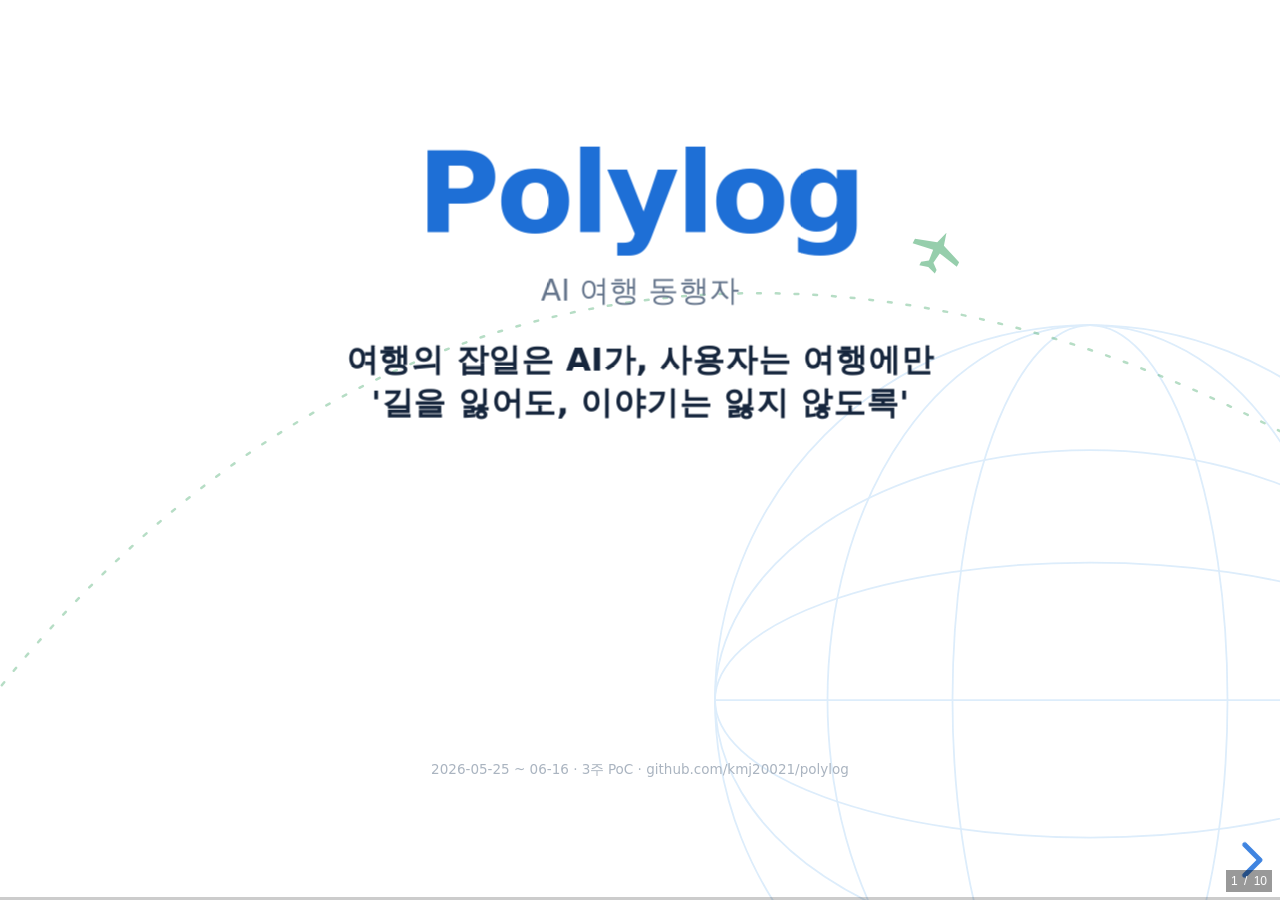
==== docs/presentation/v2/index.html @ 550bd414 "메인 날짜" ====
<!doctype html>
<html lang="ko">
<head>
  <meta charset="utf-8">
  <meta name="viewport" content="width=device-width, initial-scale=1.0">
  <title>Polylog — AI 여행 동행자 · 발표 (v2)</title>
  <!-- v1 자산 재사용 (중복 복사 없이 상대경로 참조) -->
  <link rel="stylesheet" href="../v1/vendor/dist/reset.css">
  <link rel="stylesheet" href="../v1/vendor/dist/reveal.css">
  <link rel="stylesheet" href="../v1/vendor/dist/theme/white.css">
  <link rel="stylesheet" href="../v1/css/custom.css">
  <style>
    /* ── v2 추가 스타일 (v1 테마 위에 최소 확장) ── */

    /* 공통 표 — 패널 안에서 조밀하게 */
    .reveal .panel table { width: 100%; border-collapse: collapse; font-size: 0.5em; margin-top: 0.3em; }
    .reveal .panel th, .reveal .panel td { border: 1px solid var(--line); padding: 5px 9px; text-align: left; vertical-align: middle; }
    .reveal .panel th { background: #eef6fd; color: var(--sky-d); font-weight: 800; }
    .reveal .panel td.c, .reveal .panel th.c { text-align: center; white-space: nowrap; }
    .reveal .panel tr.hi td { background: #eaf6ef; font-weight: 700; }
    .reveal .panel del { color: #aab4c0; }
    .reveal .panel .ok { color: var(--forest-d); font-weight: 800; }
    .reveal .panel .arrow { color: var(--sky-d); font-weight: 800; }

    /* WBS 구조 트리 */
    .wtree { background:#f6f9fc; border:1px solid var(--line); border-radius:14px;
      padding:18px 24px; font-family: "Pretendard","Noto Sans KR",monospace; font-size:0.62em; line-height:1.6; white-space:pre; color:var(--ink); }
    .wtree b { color: var(--sky-d); }

    /* 통계 칩 */
    .stats { display:grid; grid-template-columns: repeat(3,1fr); gap:12px; margin-top:14px; }
    .stat { background:#fff; border:1px solid var(--line); border-top:4px solid var(--forest); border-radius:12px; padding:12px 16px; text-align:center; }
    .stat .v { font-size:1.5em; font-weight:900; color:var(--sky-d); line-height:1.1; }
    .stat .l { font-size:0.55em; color:var(--sub); margin-top:0.25em; }

    /* 크리티컬 패스 체인 */
    .cpath { display:flex; flex-wrap:wrap; align-items:center; gap:8px; margin-top:0.4em; font-size:0.62em; }
    .cpath .n { background:#eef6fd; border:1px solid var(--sky); border-radius:10px; padding:7px 12px; font-weight:700; }
    .cpath .a { color:var(--sky-d); font-weight:900; }

    /* 확대 가능 표시 + 오버레이 (핵심 슬라이드 확대 구현) */
    .zoomable { cursor: zoom-in; position: relative; }
    .zoomhint { position:absolute; top:6px; right:10px; font-size:11px; font-weight:800; color:#fff;
      background:var(--sky); border-radius:999px; padding:3px 10px; z-index:3; pointer-events:none; opacity:.9; }
    .zoom-overlay { position: fixed; inset: 0; background: rgba(10,20,35,.82); z-index: 9999;
      display: flex; align-items: center; justify-content: center; cursor: zoom-out; padding: 2.5vh 2.5vw;
      animation: zfade .18s ease; }
    @keyframes zfade { from { opacity:0; } to { opacity:1; } }
    .zoom-box { background:#fff; border-radius:18px; padding:30px 40px; max-width:96vw; max-height:96vh;
      overflow:auto; box-shadow:0 28px 80px rgba(0,0,0,.55); }
    .zoom-box svg { width:auto; max-width:92vw; max-height:90vh; height:auto; }
    .zoom-box table { width:auto; border-collapse:collapse; font-size:21px; color:var(--ink); }
    .zoom-box th, .zoom-box td { border:1px solid var(--line); padding:8px 14px; }
    .zoom-box th { background:#eef6fd; color:var(--sky-d); }
    .zoom-box .wtree { font-size:24px; }
    .zoom-close { position:fixed; top:18px; right:26px; color:#fff; font-size:30px; font-weight:800; z-index:10000; cursor:pointer; }

    /* 클릭 가능한 카드 제목 (해소 시연 영상 트리거) */
    .card .ttl.playable { cursor:pointer; color:var(--sky-d); }
    .card .ttl.playable:hover { text-decoration:underline; }
    .card .ttl .play { display:inline-block; margin-left:0.25em; font-size:0.62em; font-weight:800;
      color:#fff; background:var(--forest); border-radius:999px; padding:0.05em 0.55em; vertical-align:middle; }

    /* 시연 영상 오버레이 */
    .video-overlay { position:fixed; inset:0; background:rgba(10,20,35,.86); z-index:9999;
      display:flex; align-items:center; justify-content:center; padding:3vh 3vw; animation:zfade .18s ease; cursor:zoom-out; }
    .video-box { text-align:center; max-width:94vw; max-height:94vh; cursor:default; }
    .video-box video { max-width:92vw; max-height:82vh; border-radius:14px; background:#000;
      box-shadow:0 24px 70px rgba(0,0,0,.55); }
    .video-box .vcap { color:#fff; font-weight:800; font-size:22px; margin-bottom:14px; }
    .video-box .vmiss { display:none; color:#ffe08a; font-size:15px; margin-top:12px; }

    /* 발표 강조: 핵심 슬라이드 제목 옆 별 */
    .key-badge { display:inline-block; margin-left:0.5em; font-size:0.5em; color:var(--forest-d);
      background:#eaf6ef; border-radius:999px; padding:0.2em 0.8em; font-weight:800; vertical-align:middle; }

    /* 프로세스 4박스 */
    .proc { display:grid; grid-template-columns:repeat(2,1fr); gap:16px; margin-top:0.4em; }
    .proc .p { background:#fff; border:1px solid var(--line); border-left:5px solid var(--sky); border-radius:14px; padding:16px 20px; }
    .proc .p .t { font-weight:800; color:var(--sky-d); }
    .proc .p .x { font-size:0.66em; color:var(--sub); line-height:1.55; margin-top:0.3em; }
    .proc .p .badge { display:inline-block; font-size:0.55em; font-weight:800; color:var(--forest-d); background:#eaf6ef; border-radius:999px; padding:0.18em 0.7em; margin-top:0.4em; }

    /* 마무리 가산점 */
    .closing { display:grid; gap:14px; margin-top:0.3em; }
    .closing .row { display:flex; align-items:center; gap:14px; background:#fff; border:1px solid var(--line); border-radius:12px; padding:12px 18px; }
    .closing .row .p { font-size:0.95em; font-weight:900; color:var(--forest-d); white-space:nowrap; }
    .closing .row .t { font-size:0.72em; color:var(--ink); }
  </style>
</head>
<body>

<!-- 지구·비행 상징 배경 (v1 동일) -->
<div class="bg-motif" aria-hidden="true">
  <svg viewBox="0 0 1280 720" preserveAspectRatio="xMidYMid slice">
    <g transform="translate(1000,560)" fill="none" stroke="#2b8de6" stroke-width="1.4" opacity="0.16">
      <circle r="300"/><ellipse rx="300" ry="110"/><ellipse rx="300" ry="200"/>
      <ellipse rx="110" ry="300"/><ellipse rx="210" ry="300"/><line x1="-300" y1="0" x2="300" y2="0"/>
    </g>
    <path d="M120,560 C 420,180 820,160 1180,360" fill="none" stroke="#2e9e5b"
          stroke-width="2" stroke-dasharray="3 12" stroke-linecap="round" opacity="0.35"/>
    <circle cx="120" cy="560" r="6" fill="#2e9e5b" opacity="0.5"/>
    <g transform="translate(880,196) rotate(28)" fill="#2e9e5b" opacity="0.5">
      <path d="M0,-11 L3,-1 L20,5 L20,9 L3,6 L2,15 L7,19 L7,22 L0,20 L-7,22 L-7,19 L-2,15 L-3,6 L-20,9 L-20,5 L-3,-1 Z"/>
    </g>
  </svg>
</div>

<div class="reveal">
  <div class="slides">

    <!-- 1. 타이틀 -->
    <section>
      <div class="hero">
        <div class="logo">Polylog</div>
        <div class="tagline">AI 여행 동행자</div>
        <div class="pitch">여행의 잡일은 AI가, 사용자는 여행에만 <br>'길을 잃어도, 이야기는 잃지 않도록'</div>
      </div>
      <div class="foot">2026-05-25 ~ 06-16 · 3주 PoC · github.com/kmj20021/polylog</div>
    </section>

    <!-- 2. 문제 정의 (제목 클릭 → 해소 시연 영상) -->
    <section>
      <div class="panel">
        <span class="kicker">PROBLEM · 시연</span>
        <h2>여행자의 4가지 불편 — <span style="color:var(--forest-d)">제목 클릭 시 해소 시연 ▶</span></h2>
        <div class="grid4">
          <div class="card">
            <div class="num">01</div>
            <div class="ttl playable" data-video="demo-schedule.mp4" data-label="① AI와 대화로 일정 설계">어디를 가야 할지 모르겠다 <span class="play">▶</span></div>
            <div class="desc">계획 단계의 막막함 → <strong>AI와 대화</strong>로 일정을 함께 설계.</div>
            <span class="tag">서브3 · AI 일정</span>
          </div>
          <div class="card">
            <div class="num">02</div>
            <div class="ttl playable" data-video="demo-recommend.mp4" data-label="② GPS + AI 리뷰 분석 장소 추천">즉흥 탐색 · 광고 리뷰 <span class="play">▶</span></div>
            <div class="desc">GPS + Google Places로 찾고, <strong>원어민 리뷰를 AI가 분석</strong>해 추천 이유까지 제시.</div>
            <span class="tag">메인 · 장소 추천</span>
          </div>
          <div class="card">
            <div class="num">03</div>
            <div class="ttl playable" data-video="demo-menu.mp4" data-label="③ 구글 렌즈로 메뉴판 실시간 번역">외국어 메뉴판 해독 곤란 <span class="play">▶</span></div>
            <div class="desc">메뉴판은 <strong>구글 렌즈</strong>로 실시간 번역 — 라틴·CJK 모두 안정적.</div>
            <span class="tag">서브1 · 메뉴판 번역</span>
          </div>
          <div class="card">
            <div class="num">04</div>
            <div class="ttl playable" data-video="demo-receipt.mp4" data-label="④ 영수증 자동 가계부">지출 관리가 번거롭다 <span class="play">▶</span></div>
            <div class="desc">영수증 한 장으로 <strong>금액·항목 자동 가계부</strong> (Bedrock 비전).</div>
            <span class="tag">서브2 · 영수증 기록</span>
          </div>
        </div>
      </div>
    </section>

    <!-- 3. 아키텍처 ★ (확대) -->
    <section>
      <div class="panel">
        <span class="kicker">ARCHITECTURE</span>
        <h2>설계 — 아키텍처<span class="key-badge">핵심</span></h2>
        <div class="zoomable"><span class="zoomhint">🔍 클릭하면 확대</span>
        <pre class="mermaid">
flowchart TD
  A["Flutter App<br/>Camera · GPS · Chat"] -->|"HTTPS + Google ID 토큰"| G
  A -.->|"메뉴 번역은 외부 위임"| LENS["Google 렌즈<br/>(외부 앱)"]
  G["API Gateway (REST)<br/>+ fn-authorizer · tokeninfo 검증"] --> R["fn-recommend"]
  G --> S["fn-schedule"]
  G --> P["fn-planner<br/>대화형 ~30s"]
  G --> C["fn-receipt"]
  G -.->|"미사용"| M["fn-menu<br/>(deprecated)"]
  C -.->|"Presigned URL"| A
  A -.->|"사진 업로드"| ST["S3 (미디어)"]
  ST -.->|"사진 읽기"| C
  R --> AI1["Bedrock · Google Places"]
  S --> AI4["Bedrock · Google Places"]
  P --> AI5["Bedrock Haiku·Sonnet · Places"]
  C --> AI3["Bedrock 비전 · 환율 API"]
  AI1 & AI3 & AI4 & AI5 --> DB["DynamoDB (구조 데이터)"]
  classDef app fill:#e8f3fb,stroke:#2b8de6,color:#16263d;
  classDef gw  fill:#d7ebfa,stroke:#1e6fd6,color:#16263d;
  classDef fn  fill:#eef6fd,stroke:#2b8de6,color:#16263d;
  classDef dead fill:#f1f4f8,stroke:#cbd5e1,color:#94a3b8;
  classDef ext fill:#fff4e6,stroke:#e0993a,color:#7a5418;
  classDef ai  fill:#f1f4f8,stroke:#9aa7b6,color:#475569;
  classDef store fill:#e7f6ed,stroke:#2e9e5b,color:#16263d;
  class A app; class G gw; class R,S,P,C fn; class M dead; class LENS ext;
  class AI1,AI3,AI4,AI5 ai; class ST,DB store;
        </pre>
        </div>
        <div class="diagram-caption">Lambda <strong>배포 7종</strong> (앱 활성 6 · fn-menu 미사용) · <strong>AWS AI = Bedrock 단독</strong> · 외부: Google Places·환율·구글 렌즈 — 상시 서버 0대<br/>성능: Haiku + 프롬프트 토큰 최소화 · 정렬은 trip_id+시각SK로 비용 0 · 무료티어 월 $2~3</div>
      </div>
    </section>

    <!-- 8. ADR 시행착오 ★ (확대) -->
    <section>
      <div class="panel">
        <span class="kicker">ADR · 시행착오</span>
        <h2>결정을 번복한 4가지<span class="key-badge">핵심</span></h2>
        <div class="zoomable"><span class="zoomhint">🔍 클릭하면 확대</span>
        <table>
          <thead><tr><th class="c">#</th><th>처음 계획</th><th class="c">→</th><th>최종 결정</th><th>왜 바꿨나</th><th class="c">ADR</th></tr></thead>
          <tbody>
            <tr><td class="c">1</td><td>Cognito 인증</td><td class="c arrow">→</td><td class="ok">Google OAuth + tokeninfo</td><td>공용계정 IAM에서 Cognito 차단 → 무상태 토큰 검증으로 우회</td><td class="c">007</td></tr>
            <tr><td class="c">2</td><td>메뉴 OCR (Textract→Bedrock 비전)</td><td class="c arrow">→</td><td class="ok">구글 렌즈 위임</td><td>작은 비전모델 1콜 품질 불안정 + 알레르기 추정 불가 → 검증된 도구로 위임</td><td class="c">016·018</td></tr>
            <tr><td class="c">3</td><td>CloudFront CDN</td><td class="c arrow">→</td><td class="ok">S3 Presigned URL</td><td>PoC 트래픽엔 과투자 + 영수증은 개인정보 → 단순화</td><td class="c">008</td></tr>
            <tr><td class="c">4</td><td>fn-schedule이 플래너까지 겸직</td><td class="c arrow">→</td><td class="ok">fn-planner 분리</td><td>30초 무거운 플래너가 가벼운 CRUD 타임아웃까지 끌어내림 → 고장 격리</td><td class="c">017</td></tr>
          </tbody>
        </table>
        </div>
        <div class="diagram-caption">ADR 18건으로 모든 결정의 근거·대안·번복을 기록 — "왜 이 기술을 버렸는가"를 설명 가능</div>
      </div>
    </section>

    <!-- 9. WBS ① 구조 개요 + 통계 -->
    <section>
      <div class="panel">
        <span class="kicker">WBS · 1/4 구조</span>
        <h2>작업 분해 구조 (WBS)</h2>
        <div class="wtree">1.0 <b>Polylog</b>
 ├─ 1.1 프로젝트 관리            ├─ 1.6 서브2: 영수증 기록 (FR-S2/UC-3)
 ├─ 1.2 AWS 기반 환경 구축       ├─ 1.7 서브3: AI 일정 관리 (FR-S3/UC-4)
 ├─ 1.3 Flutter 앱 기반 구축     ├─ 1.8 통합 테스트 및 최적화
 ├─ 1.4 메인: AI 장소 추천       └─ 1.9 마무리 및 포트폴리오
 ├─ 1.5 서브1: 메뉴판 번역 (FR-S1/UC-2)</div>
        <div class="stats">
          <div class="stat"><div class="v">9 / 27 / 95</div><div class="l">작업 패키지 (L1 / L2 / L3)</div></div>
          <div class="stat"><div class="v">7 종</div><div class="l">Lambda (배포 / 활성 6)</div></div>
          <div class="stat"><div class="v">7 종</div><div class="l">DynamoDB 테이블</div></div>
          <div class="stat"><div class="v">Bedrock</div><div class="l">AWS AI (단독 — 원안 3종)</div></div>
          <div class="stat"><div class="v">2 종</div><div class="l">외부 API (Places · 환율)</div></div>
          <div class="stat"><div class="v">0 대</div><div class="l">상시 서버 (서버리스)</div></div>
        </div>
        <div class="foot">근거: docs/WBS/wbs.md — 기획서·요구사항 추적성 매핑(FR/UC) 포함</div>
      </div>
    </section>

    <!-- 10. WBS ② 마일스톤 타임라인 -->
    <section>
      <div class="panel">
        <span class="kicker">WBS · 2/4 마일스톤</span>
        <h2>3주 마일스톤 (2026-05-25 ~ 06-16)</h2>
        <div class="timeline">
          <div class="tl done"><div class="wk">12주차 · 05-25~31</div><div class="th">AWS 환경 + Flutter 기반 + fn-health 관통</div><span class="st">완료</span></div>
          <div class="tl done"><div class="wk">13주차 · 06-01~07</div><div class="th">첫 배포 + 메인 + 서브 3종 + 로그인 <br>(중간발표 06-02)</div><span class="st">완료</span></div>
          <div class="tl done"><div class="wk">14주차 · 06-08~14</div><div class="th">인증 안정화 + 통합테스트 + 최적화 + 문서</div><span class="st">완료</span></div>
          <div class="tl active"><div class="wk">15주차 · 06-15~16</div><div class="th">최종 안정화 + 발표 <br>(최종발표 06-16)</div><span class="st">발표</span></div>
        </div>
        <div class="legend">
          <span><span class="dot done"></span>완료</span>
          <span><span class="dot active"></span>발표</span>
        </div>
        <div class="pbars">
          <div class="pbar"><span class="name">1.2 AWS 환경</span><span class="track"><span class="fill" style="width:100%"></span></span><span class="pct">100%</span></div>
          <div class="pbar"><span class="name">1.3 Flutter 기반</span><span class="track"><span class="fill" style="width:100%"></span></span><span class="pct">100%</span></div>
          <div class="pbar"><span class="name">1.4 메인 추천</span><span class="track"><span class="fill" style="width:100%"></span></span><span class="pct">100%</span></div>
          <div class="pbar"><span class="name">1.5 메뉴(렌즈)</span><span class="track"><span class="fill" style="width:100%"></span></span><span class="pct">100%</span></div>
          <div class="pbar"><span class="name">1.6 영수증</span><span class="track"><span class="fill" style="width:100%"></span></span><span class="pct">100%</span></div>
          <div class="pbar"><span class="name">1.7 AI 일정</span><span class="track"><span class="fill" style="width:100%"></span></span><span class="pct">100%</span></div>
          <div class="pbar"><span class="name">1.8 통합·최적화</span><span class="track"><span class="fill" style="width:100%"></span></span><span class="pct">100%</span></div>
          <div class="pbar"><span class="name">1.9 문서·발표</span><span class="track"><span class="fill part" style="width:90%"></span></span><span class="pct">90%</span></div>
        </div>
        <div class="foot">주 5일 이상(주말 포함) · 주차별 6일 작업 (05-29 · 06-03 · 06-11 휴식)</div>
      </div>
    </section>

    <!-- 11. WBS ③ 기능별 완료 실적 ★ (확대) -->
    <section>
      <div class="panel">
        <span class="kicker">WBS · 3/4 완료 실적</span>
        <h2>기능별 완료일 (실적)<span class="key-badge">핵심</span></h2>
        <div class="zoomable"><span class="zoomhint">🔍 클릭하면 확대</span>
        <table>
          <thead><tr><th class="c">WBS</th><th>기능 / 작업</th><th class="c">완료일</th><th class="c">요일</th></tr></thead>
          <tbody>
            <tr><td class="c">1.1</td><td>기획서·요구사항·WBS 확정</td><td class="c">05-25</td><td class="c">월</td></tr>
            <tr><td class="c">1.2.2~4</td><td>AWS 환경 (S3·DynamoDB·API GW·SAM)</td><td class="c">05-26</td><td class="c">화</td></tr>
            <tr><td class="c">1.2.1</td><td>IAM 수령·SafeRole 적용·격리규약</td><td class="c">05-27</td><td class="c">수</td></tr>
            <tr><td class="c">1.3.1</td><td>Flutter 초기화·feature 구조</td><td class="c">05-28</td><td class="c">목</td></tr>
            <tr><td class="c">1.3.2~3</td><td>공통 UI·4탭 네비·로그인 화면</td><td class="c">05-30</td><td class="c">토</td></tr>
            <tr><td class="c">1.2.4.2</td><td>fn-health 배포 + API GW 관통</td><td class="c">05-31</td><td class="c">일</td></tr>
            <tr><td class="c">1.3/1.4</td><td>첫 SAM 배포 + 메인 추천 E2E 관통</td><td class="c">06-01</td><td class="c">월</td></tr>
            <tr><td class="c">1.4.1</td><td>fn-recommend 연동 <em>(중간발표)</em></td><td class="c">06-02</td><td class="c">화</td></tr>
            <tr class="hi"><td class="c">1.4</td><td>메인: AI 장소 추천 완성</td><td class="c">06-04</td><td class="c">목</td></tr>
            <tr class="hi"><td class="c">1.7</td><td>서브3: AI 일정 관리 완성</td><td class="c">06-05</td><td class="c">금</td></tr>
            <tr class="hi"><td class="c">1.5</td><td>서브1: 메뉴판 번역 완성</td><td class="c">06-06</td><td class="c">토</td></tr>
            <tr class="hi"><td class="c">1.6</td><td>서브2: 영수증 기록 완성</td><td class="c">06-07</td><td class="c">일</td></tr>
            <tr><td class="c">1.2.5/1.3.3</td><td>소셜 OAuth 인증 안정화</td><td class="c">06-08</td><td class="c">월</td></tr>
            <tr><td class="c">1.8.1</td><td>4기능 통합(E2E) 시나리오 테스트</td><td class="c">06-09</td><td class="c">화</td></tr>
            <tr><td class="c">1.3.2</td><td>UI 안정화 (설정·선호도·배치)</td><td class="c">06-10</td><td class="c">수</td></tr>
            <tr><td class="c">1.8.4</td><td>성능·비용 최적화 (프롬프트 토큰↓)</td><td class="c">06-12</td><td class="c">금</td></tr>
            <tr><td class="c">1.9.1</td><td>문서 정리 (README·ADR·setup/deploy/testing)</td><td class="c">06-13</td><td class="c">토</td></tr>
            <tr><td class="c">1.9.2</td><td>데모·발표 자료·리허설</td><td class="c">06-14</td><td class="c">일</td></tr>
            <tr class="hi"><td class="c">1.9.2</td><td><strong>최종 발표</strong></td><td class="c">06-16</td><td class="c">화</td></tr>
          </tbody>
        </table>
        </div>
      </div>
    </section>

    <!-- 12. WBS ④ 크리티컬 패스 + 리스크 -->
    <section>
      <div class="panel">
        <span class="kicker">WBS · 4/4 크리티컬 패스</span>
        <h2>핵심 경로 &amp; 리스크 대응</h2>
        <div style="font-size:0.62em;font-weight:700;color:var(--sub);margin-bottom:0.2em;">Bedrock 프롬프트 설계 = 전체 일정의 크리티컬 패스 (메인에서 패턴 확립 → 서브에서 재활용)</div>
        <div class="cpath">
          <span class="n">Bedrock 모델 액세스</span><span class="a">→</span>
          <span class="n">메인 추천 프롬프트</span><span class="a">→</span>
          <span class="n">품질 튜닝</span><span class="a">→</span>
          <span class="n">서브 기능 재활용</span><span class="a">→</span>
          <span class="n">대화형 일정(최난도)</span><span class="a">→</span>
          <span class="n">통합 테스트</span><span class="a">→</span>
          <span class="n">데모</span>
        </div>
        <table style="margin-top:14px;">
          <thead><tr><th>구간</th><th>리스크</th><th class="c">영향</th><th>대응</th></tr></thead>
          <tbody>
            <tr><td>1.4 메인</td><td>Bedrock cross-region 지연(~200ms)</td><td class="c">하</td><td>프롬프트 토큰 최소화</td></tr>
            <tr><td>1.5 메뉴</td><td>비정형 OCR 정확도</td><td class="c">중</td><td>인앱 분석 폐지 → 구글 렌즈 위임 (ADR-018)</td></tr>
            <tr><td>1.7 일정</td><td>대화 컨텍스트 복잡도</td><td class="c">중</td><td>최근 10개 메시지로 윈도우 제한 · fn-planner 분리</td></tr>
            <tr><td>인증</td><td>OAuth/토큰 검증 오류</td><td class="c">중</td><td>tokeninfo 위임 + 단위테스트 8 passed</td></tr>
            <tr><td>배포</td><td>Access Key 미발급</td><td class="c">중</td><td>CloudShell sam deploy + PoC 스크립트 선검증</td></tr>
          </tbody>
        </table>
      </div>
    </section>

    <!-- 13. 프로세스: 환경·배포·테스트·문서 -->
    <section>
      <div class="panel">
        <span class="kicker">PROCESS</span>
        <h2>개발환경 · 빌드/배포 · 테스트 · 문서</h2>
        <div class="proc">
          <div class="p"><div class="t">개발환경</div>
            <div class="x">Flutter SDK + Android 타깃 · AWS SAM · CloudShell</div></div>
          <div class="p"><div class="t">빌드 → 배포</div>
            <div class="x">코드 → <strong>SAM 빌드</strong>(패키징) → <strong>CloudShell sam deploy</strong>(클라우드 반영) → Lambda 갱신<br/>Access Key 미발급이라 콘솔 배포 (ADR-010/013)</div></div>
          <div class="p"><div class="t">테스트</div>
            <div class="x">fn-authorizer <strong>단위테스트 8 passed</strong> · 배포 후 실환경 <strong>통합(E2E)</strong> 검증</div>
            <span class="badge">8 passed</span></div>
          <div class="p"><div class="t">문서 · 설치가이드</div>
            <div class="x">README + setup/deploy/testing + ADR 18건 + AGENTS.md<br/>GitHub 클론만으로 재현 가능</div></div>
        </div>
        <div class="foot">WBS·진행은 GitHub에서 실시간 확인 (잔디 링크)</div>
      </div>
    </section>

    <!-- 14. 활용 · 향후 · 나만의 기법 -->
    <section>
      <div class="panel center">
        <span class="kicker">WRAP-UP</span>
        <h2>활용 · 향후 · 나만의 기법</h2>
        <p style="font-size:0.8em;line-height:1.6;">여행 한 번이 <strong>추천부터 정산까지 한 앱</strong>에 기록됩니다. 향후 실시간 통역(Transcribe)으로 확장.</p>
        <div class="closing">
          <div class="row"><div class="p">+2</div><div class="t">에이전트·스킬·룰을 <strong>단일 CLAUDE.md</strong>로 통합 운영</div></div>
          <div class="row"><div class="p">+1</div><div class="t">AI 에이전트 워크플로우 적극 활용</div></div>
          <div class="row"><div class="p">+1</div><div class="t">LLM 기반 <strong>메모리</strong>로 결정·암묵지 축적</div></div>
        </div>
        <div class="foot">감사합니다 · github.com/kmj20021/polylog</div>
      </div>
    </section>

  </div>
</div>

<script src="../v1/vendor/dist/reveal.js"></script>
<script src="../v1/vendor/plugin/notes/notes.js"></script>
<script src="../v1/vendor/mermaid.min.js"></script>
<script>
  mermaid.initialize({
    startOnLoad: false, theme: 'base', securityLevel: 'loose',
    fontFamily: '"Pretendard","Noto Sans KR",system-ui,sans-serif',
    themeVariables: {
      primaryColor: '#eef6fd', primaryBorderColor: '#2b8de6', primaryTextColor: '#16263d',
      lineColor: '#9aa7b6', fontSize: '14px'
    },
    flowchart: { curve: 'basis', useMaxWidth: true }
  });

  Reveal.initialize({
    hash: true, slideNumber: 'c/t', transition: 'slide',
    width: 1280, height: 720, margin: 0.06,
    controls: true, progress: true, plugins: [ RevealNotes ]
  });

  // Mermaid: 보이는 슬라이드에서만 렌더 (숨김 슬라이드 width=0 오류 방지)
  function renderMermaidIn(slide) {
    if (!slide) return;
    slide.querySelectorAll('pre.mermaid:not([data-rendered])').forEach(function (el, i) {
      var code = el.textContent;
      var id = 'mmd-' + Date.now() + '-' + i;
      mermaid.render(id, code).then(function (res) {
        el.innerHTML = res.svg;
        el.setAttribute('data-rendered', '1');
      }).catch(function (e) { console.error('Mermaid render error:', e); });
    });
  }
  Reveal.on('ready', function (e) { renderMermaidIn(e.currentSlide); });
  Reveal.on('slidechanged', function (e) { renderMermaidIn(e.currentSlide); });

  // ── 핵심 슬라이드 확대 구현 ──
  // .zoomable 요소를 클릭하면 본문 내용을 전체화면 오버레이로 확대(reveal transform 영향 회피 위해 body에 부착).
  function openZoom(el) {
    var ov = document.createElement('div');
    ov.className = 'zoom-overlay';
    var close = document.createElement('div');
    close.className = 'zoom-close'; close.textContent = '×';
    var box = document.createElement('div');
    box.className = 'zoom-box';
    // 확대 힌트 배지는 복제본에서 제거
    var clone = el.cloneNode(true);
    var h = clone.querySelector('.zoomhint'); if (h) h.remove();
    box.innerHTML = clone.innerHTML;
    ov.appendChild(close); ov.appendChild(box);
    ov.addEventListener('click', function () { ov.remove(); });
    document.addEventListener('keydown', function esc(ev) {
      if (ev.key === 'Escape') { ov.remove(); document.removeEventListener('keydown', esc); }
    });
    document.body.appendChild(ov);
  }
  document.addEventListener('click', function (ev) {
    var z = ev.target.closest('.zoomable');
    if (z && !ev.target.closest('.zoom-overlay')) { ev.stopPropagation(); openZoom(z); }
  }, true);

  // ── 문제 카드 제목 클릭 → 해소 시연 영상 ──
  // 각 카드의 data-video(파일명)를 전체화면 오버레이로 재생. 파일은 v2 폴더에 두면 된다.
  function openVideo(src, label) {
    var ov = document.createElement('div');
    ov.className = 'video-overlay';
    var close = document.createElement('div');
    close.className = 'zoom-close'; close.textContent = '×';
    var box = document.createElement('div');
    box.className = 'video-box';
    box.innerHTML =
      (label ? '<div class="vcap">' + label + '</div>' : '') +
      '<video controls autoplay playsinline src="' + src + '"></video>' +
      '<div class="vmiss">⚠️ ' + src + ' 파일을 docs/presentation/v2/ 에 넣어주세요.</div>';
    ov.appendChild(close); ov.appendChild(box);
    // 배경(또는 ×) 클릭 시 닫기. 영상/자막 클릭은 유지.
    ov.addEventListener('click', function (e) {
      if (e.target === ov || e.target === close) ov.remove();
    });
    box.querySelector('video').addEventListener('error', function () {
      box.querySelector('.vmiss').style.display = 'block';
    }, true);
    document.addEventListener('keydown', function esc(e) {
      if (e.key === 'Escape') { ov.remove(); document.removeEventListener('keydown', esc); }
    });
    document.body.appendChild(ov);
  }
  document.addEventListener('click', function (ev) {
    var p = ev.target.closest('[data-video]');
    if (p) { ev.stopPropagation(); openVideo(p.getAttribute('data-video'), p.getAttribute('data-label')); }
  }, true);
</script>
</body>
</html>
---- docs/presentation/v1/vendor/dist/theme/white.css ----
/**
 * White theme for reveal.js. This is the opposite of the 'black' theme.
 *
 * By Hakim El Hattab, http://hakim.se
 */
@import url(./fonts/source-sans-pro/source-sans-pro.css);
section.has-dark-background, section.has-dark-background h1, section.has-dark-background h2, section.has-dark-background h3, section.has-dark-background h4, section.has-dark-background h5, section.has-dark-background h6 {
  color: #fff;
}

/*********************************************
 * GLOBAL STYLES
 *********************************************/
:root {
  --r-background-color: #fff;
  --r-main-font: Source Sans Pro, Helvetica, sans-serif;
  --r-main-font-size: 42px;
  --r-main-color: #222;
  --r-block-margin: 20px;
  --r-heading-margin: 0 0 20px 0;
  --r-heading-font: Source Sans Pro, Helvetica, sans-serif;
  --r-heading-color: #222;
  --r-heading-line-height: 1.2;
  --r-heading-letter-spacing: normal;
  --r-heading-text-transform: uppercase;
  --r-heading-text-shadow: none;
  --r-heading-font-weight: 600;
  --r-heading1-text-shadow: none;
  --r-heading1-size: 2.5em;
  --r-heading2-size: 1.6em;
  --r-heading3-size: 1.3em;
  --r-heading4-size: 1em;
  --r-code-font: monospace;
  --r-link-color: #2a76dd;
  --r-link-color-dark: #1a53a1;
  --r-link-color-hover: #6ca0e8;
  --r-selection-background-color: #98bdef;
  --r-selection-color: #fff;
  --r-overlay-element-bg-color: 0, 0, 0;
  --r-overlay-element-fg-color: 240, 240, 240;
}

.reveal-viewport {
  background: #fff;
  background-color: var(--r-background-color);
}

.reveal {
  font-family: var(--r-main-font);
  font-size: var(--r-main-font-size);
  font-weight: normal;
  color: var(--r-main-color);
}

.reveal ::selection {
  color: var(--r-selection-color);
  background: var(--r-selection-background-color);
  text-shadow: none;
}

.reveal ::-moz-selection {
  color: var(--r-selection-color);
  background: var(--r-selection-background-color);
  text-shadow: none;
}

.reveal .slides section,
.reveal .slides section > section {
  line-height: 1.3;
  font-weight: inherit;
}

/*********************************************
 * HEADERS
 *********************************************/
.reveal h1,
.reveal h2,
.reveal h3,
.reveal h4,
.reveal h5,
.reveal h6 {
  margin: var(--r-heading-margin);
  color: var(--r-heading-color);
  font-family: var(--r-heading-font);
  font-weight: var(--r-heading-font-weight);
  line-height: var(--r-heading-line-height);
  letter-spacing: var(--r-heading-letter-spacing);
  text-transform: var(--r-heading-text-transform);
  text-shadow: var(--r-heading-text-shadow);
  word-wrap: break-word;
}

.reveal h1 {
  font-size: var(--r-heading1-size);
}

.reveal h2 {
  font-size: var(--r-heading2-size);
}

.reveal h3 {
  font-size: var(--r-heading3-size);
}

.reveal h4 {
  font-size: var(--r-heading4-size);
}

.reveal h1 {
  text-shadow: var(--r-heading1-text-shadow);
}

/*********************************************
 * OTHER
 *********************************************/
.reveal p {
  margin: var(--r-block-margin) 0;
  line-height: 1.3;
}

/* Remove trailing margins after titles */
.reveal h1:last-child,
.reveal h2:last-child,
.reveal h3:last-child,
.reveal h4:last-child,
.reveal h5:last-child,
.reveal h6:last-child {
  margin-bottom: 0;
}

/* Ensure certain elements are never larger than the slide itself */
.reveal img,
.reveal video,
.reveal iframe {
  max-width: 95%;
  max-height: 95%;
}

.reveal strong,
.reveal b {
  font-weight: bold;
}

.reveal em {
  font-style: italic;
}

.reveal ol,
.reveal dl,
.reveal ul {
  display: inline-block;
  text-align: left;
  margin: 0 0 0 1em;
}

.reveal ol {
  list-style-type: decimal;
}

.reveal ul {
  list-style-type: disc;
}

.reveal ul ul {
  list-style-type: square;
}

.reveal ul ul ul {
  list-style-type: circle;
}

.reveal ul ul,
.reveal ul ol,
.reveal ol ol,
.reveal ol ul {
  display: block;
  margin-left: 40px;
}

.reveal dt {
  font-weight: bold;
}

.reveal dd {
  margin-left: 40px;
}

.reveal blockquote {
  display: block;
  position: relative;
  width: 70%;
  margin: var(--r-block-margin) auto;
  padding: 5px;
  font-style: italic;
  background: rgba(255, 255, 255, 0.05);
  box-shadow: 0px 0px 2px rgba(0, 0, 0, 0.2);
}

.reveal blockquote p:first-child,
.reveal blockquote p:last-child {
  display: inline-block;
}

.reveal q {
  font-style: italic;
}

.reveal pre {
  display: block;
  position: relative;
  width: 90%;
  margin: var(--r-block-margin) auto;
  text-align: left;
  font-size: 0.55em;
  font-family: var(--r-code-font);
  line-height: 1.2em;
  word-wrap: break-word;
  box-shadow: 0px 5px 15px rgba(0, 0, 0, 0.15);
}

.reveal code {
  font-family: var(--r-code-font);
  text-transform: none;
  tab-size: 2;
}

.reveal pre code {
  display: block;
  padding: 5px;
  overflow: auto;
  max-height: 400px;
  word-wrap: normal;
}

.reveal .code-wrapper {
  white-space: normal;
}

.reveal .code-wrapper code {
  white-space: pre;
}

.reveal table {
  margin: auto;
  border-collapse: collapse;
  border-spacing: 0;
}

.reveal table th {
  font-weight: bold;
}

.reveal table th,
.reveal table td {
  text-align: left;
  padding: 0.2em 0.5em 0.2em 0.5em;
  border-bottom: 1px solid;
}

.reveal table th[align=center],
.reveal table td[align=center] {
  text-align: center;
}

.reveal table th[align=right],
.reveal table td[align=right] {
  text-align: right;
}

.reveal table tbody tr:last-child th,
.reveal table tbody tr:last-child td {
  border-bottom: none;
}

.reveal sup {
  vertical-align: super;
  font-size: smaller;
}

.reveal sub {
  vertical-align: sub;
  font-size: smaller;
}

.reveal small {
  display: inline-block;
  font-size: 0.6em;
  line-height: 1.2em;
  vertical-align: top;
}

.reveal small * {
  vertical-align: top;
}

.reveal img {
  margin: var(--r-block-margin) 0;
}

/*********************************************
 * LINKS
 *********************************************/
.reveal a {
  color: var(--r-link-color);
  text-decoration: none;
  transition: color 0.15s ease;
}

.reveal a:hover {
  color: var(--r-link-color-hover);
  text-shadow: none;
  border: none;
}

.reveal .roll span:after {
  color: #fff;
  background: var(--r-link-color-dark);
}

/*********************************************
 * Frame helper
 *********************************************/
.reveal .r-frame {
  border: 4px solid var(--r-main-color);
  box-shadow: 0 0 10px rgba(0, 0, 0, 0.15);
}

.reveal a .r-frame {
  transition: all 0.15s linear;
}

.reveal a:hover .r-frame {
  border-color: var(--r-link-color);
  box-shadow: 0 0 20px rgba(0, 0, 0, 0.55);
}

/*********************************************
 * NAVIGATION CONTROLS
 *********************************************/
.reveal .controls {
  color: var(--r-link-color);
}

/*********************************************
 * PROGRESS BAR
 *********************************************/
.reveal .progress {
  background: rgba(0, 0, 0, 0.2);
  color: var(--r-link-color);
}

/*********************************************
 * PRINT BACKGROUND
 *********************************************/
@media print {
  .backgrounds {
    background-color: var(--r-background-color);
  }
}
---- docs/presentation/v1/css/custom.css ----
/* Polylog 발표 테마 — 심플 / 2색 포인트(숲 그린 · 하늘 블루) */
:root {
  --ink:   #16263d;   /* 본문 */
  --sub:   #64748b;   /* 보조 */
  --sky:   #2b8de6;   /* 포인트 ①: 하늘·물 */
  --sky-d: #1e6fd6;
  --forest:#2e9e5b;   /* 포인트 ②: 숲 */
  --forest-d:#1f7d45;
  --line:  #e6ecf3;
  --card:  #ffffff;
}

.reveal {
  font-family: "Pretendard", "Noto Sans KR", "Segoe UI", system-ui, sans-serif;
  color: var(--ink);
  font-size: 30px;
}
.reveal .slides section { text-align: left; top: 0 !important; height: 100%; }
.reveal h1, .reveal h2, .reveal h3 { color: var(--ink); font-weight: 800; letter-spacing: -0.02em; text-transform: none; }
.reveal h1 { font-size: 2.4em; line-height: 1.1; }
.reveal h2 { font-size: 1.5em; margin-bottom: 0.5em; }
.reveal strong { color: var(--sky-d); font-weight: 800; }
.reveal em { color: var(--sub); font-style: normal; }
.reveal a { color: var(--sky-d); }

/* ── 지구·비행 상징 배경 (전 슬라이드 공통, 아주 옅게) ── */
.bg-motif { position: fixed; inset: 0; z-index: 0; pointer-events: none; overflow: hidden; }
.bg-motif svg { position: absolute; width: 100%; height: 100%; }
.reveal, .reveal .slides { z-index: 1; }

/* 내용 슬라이드: 흰색 패널 (배경 선과 분리해 가독성 확보) */
.panel {
  position: relative; height: 100%; box-sizing: border-box;
  background: #ffffff; border: 1px solid var(--line); border-radius: 20px;
  padding: 30px 40px; box-shadow: 0 10px 34px rgba(22,38,61,0.08);
}

.panel.center { display: flex; flex-direction: column; justify-content: center; }

/* ── 슬라이드 3: 핵심 키워드 4 ── */
.keywords { display: grid; grid-template-columns: 1fr 1fr; gap: 18px; margin-top: 0.5em; }
.kw { background: #fff; border: 1px solid var(--line); border-left: 5px solid var(--sky);
  border-radius: 14px; padding: 20px 24px; }
.kw .k { font-size: 1.15em; font-weight: 800; color: var(--ink); }
.kw .d { font-size: 0.72em; color: var(--sub); margin-top: 0.35em; line-height: 1.45; }

/* 섹션 이름표 */
.kicker {
  display: inline-block; font-size: 0.5em; font-weight: 800; letter-spacing: 0.2em;
  color: var(--sky-d); border: 1.5px solid var(--sky); border-radius: 999px;
  padding: 0.3em 1em; margin-bottom: 0.7em;
}

/* ── 슬라이드 1: 타이틀 ── */
.hero { text-align: center; padding-top: 0.3em; }
.hero .logo {
  font-size: 4em; font-weight: 900; letter-spacing: -0.03em;
  color: var(--sky-d);
}
.hero .tagline { color: var(--sub); font-size: 1.05em; margin-top: 0.15em; }
.hero .pitch { margin-top: 0.9em; font-size: 1.15em; font-weight: 700; }
.hero .worry { margin-top: 0.55em; color: var(--forest-d); font-weight: 800; font-size: 1.2em; }

/* ── 4카드 그리드 ── */
.grid4 { display: grid; grid-template-columns: 1fr 1fr; gap: 18px; margin-top: 0.3em; }
.card {
  background: var(--card); border: 1px solid var(--line); border-radius: 14px;
  padding: 16px 20px; box-shadow: 0 4px 14px rgba(22,38,61,0.04);
}
.card .num { font-size: 0.7em; font-weight: 800; color: var(--sky); letter-spacing: 0.05em; }
.card .ttl { font-weight: 800; margin: 0.1em 0 0.25em; font-size: 0.95em; }
.card .desc { color: var(--sub); font-size: 0.74em; line-height: 1.5; }
.card .tag { display: inline-block; margin-top: 0.55em; font-size: 0.58em; font-weight: 800;
  color: var(--forest-d); background: #eaf6ef; padding: 0.22em 0.8em; border-radius: 999px; }
.card .flag { color: var(--sky-d); font-weight: 800; }
.card .aspire { color: #9aa7b6; }

/* ── 비전 4선언 ── */
.vision { display: grid; gap: 15px; margin-top: 0.2em; }
.vision .line { font-size: 1.1em; font-weight: 800; line-height: 1.3;
  padding-left: 0.7em; border-left: 4px solid var(--sky); }
.vision .line span { display: block; font-size: 0.5em; font-weight: 600; color: var(--sub); margin-top: 0.25em; }

/* ── 솔루션 ── */
.solution { margin-top: 0.2em; }
.main-feat { background: #eef6fd; border: 1px solid var(--line); border-left: 5px solid var(--sky);
  border-radius: 12px; padding: 14px 22px; margin-bottom: 14px; }
.main-feat .ttl { font-weight: 800; color: var(--sky-d); }
.main-feat .desc { font-size: 0.72em; color: var(--sub); margin-top: 0.15em; }
.sub3 { display: grid; grid-template-columns: 1fr 1fr 1fr; gap: 14px; }
.sub3 .card { border-top: 4px solid var(--forest); }

/* ── Mermaid (아키텍처) ── */
.reveal .mermaid { background: transparent; text-align: center; line-height: normal; }
.reveal .mermaid svg { max-width: 100%; height: auto !important; max-height: 540px; }
.diagram-caption { color: var(--sub); font-size: 0.6em; text-align: center; margin-top: 0.35em; }

/* ── 슬라이드 6: WBS CSS 타임라인 (오류 없는 대체) ── */
.timeline { display: grid; grid-template-columns: repeat(4, 1fr); gap: 14px; margin: 0.3em 0 0.7em; }
.tl { border-radius: 12px; border: 1px solid var(--line); padding: 12px 14px; background: var(--card); }
.tl .wk { font-size: 0.62em; font-weight: 800; color: var(--sub); letter-spacing: 0.05em; }
.tl .th { font-weight: 800; font-size: 0.82em; margin: 0.2em 0 0.4em; }
.tl .st { font-size: 0.58em; font-weight: 800; padding: 0.2em 0.7em; border-radius: 999px; }
.tl.done   { border-top: 4px solid var(--forest); }
.tl.active { border-top: 4px solid var(--sky); }
.tl.todo   { border-top: 4px solid #cbd5e1; }
.tl.done   .st { color: var(--forest-d); background: #eaf6ef; }
.tl.active .st { color: var(--sky-d);    background: #eaf3fc; }
.tl.todo   .st { color: #64748b;         background: #eef1f5; }

.legend { display: flex; gap: 18px; font-size: 0.58em; color: var(--sub); margin: 0.1em 0 0.45em; }
.dot { display:inline-block; width: 0.7em; height: 0.7em; border-radius: 3px; vertical-align: middle; margin-right: 5px; }
.dot.done { background: var(--forest); } .dot.active { background: var(--sky); } .dot.todo { background: #cbd5e1; }
.pbars { display: grid; grid-template-columns: 1fr 1fr; gap: 8px 28px; font-size: 0.64em; }
.pbar { display: grid; grid-template-columns: 130px 1fr 42px; align-items: center; gap: 8px; }
.pbar .name { color: var(--ink); font-weight: 600; }
.pbar .track { display: block; background: #eef1f6; border-radius: 999px; height: 10px; overflow: hidden; }
.pbar .fill { display: block; height: 100%; border-radius: 999px; background: var(--forest); }
.pbar .fill.part { background: var(--sky); }
.pbar .pct { color: var(--sub); text-align: right; font-variant-numeric: tabular-nums; }

.foot { position: absolute; bottom: 10px; left: 0; right: 0; text-align: center;
  font-size: 0.48em; color: #aab4c0; }
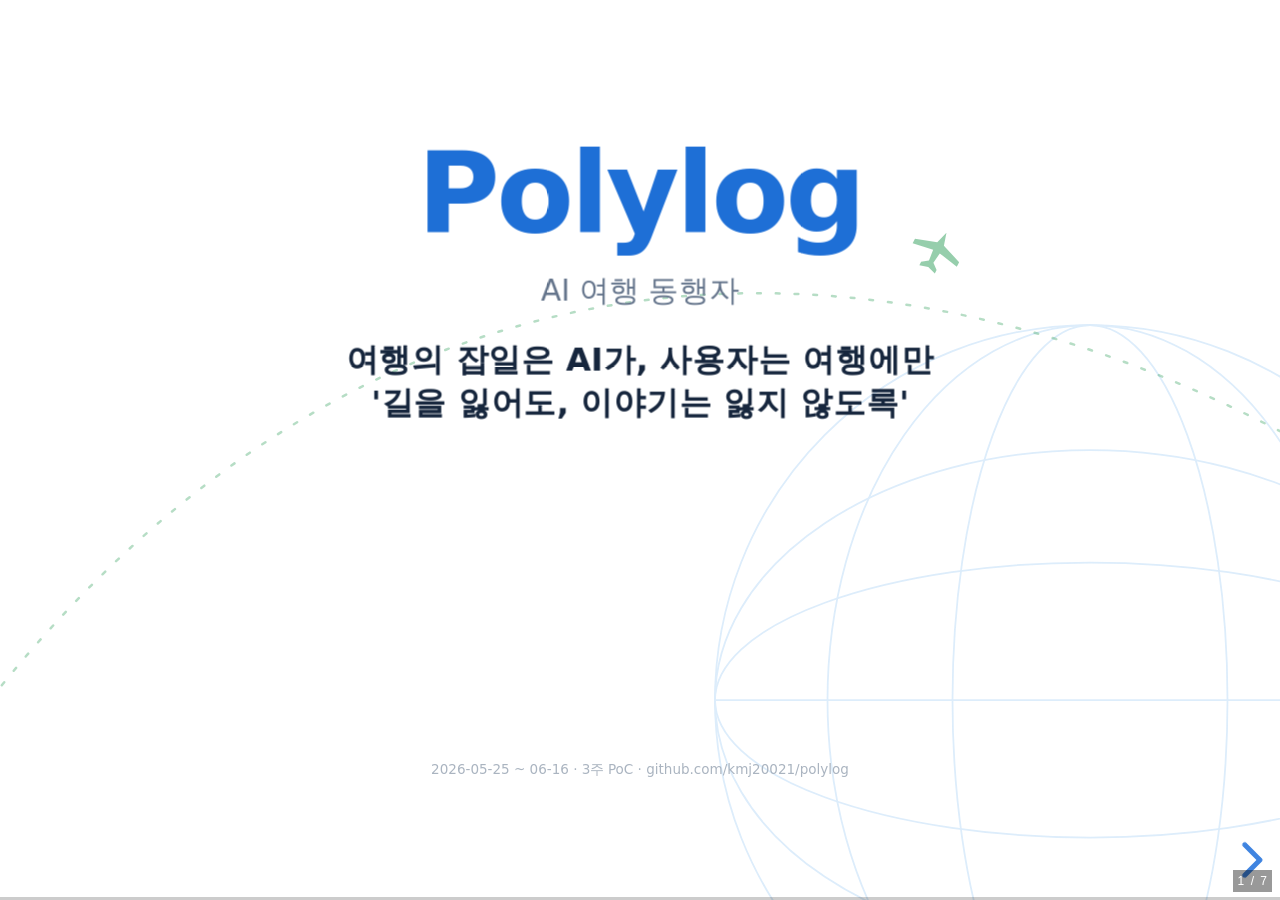
==== commit 7e45ff8a: "사용자 일정 등록 오류 수정" ====
--- a/docs/presentation/v2/index.html
+++ b/docs/presentation/v2/index.html
@@ -211,121 +211,33 @@
       </div>
     </section>
 
-    <!-- 9. WBS ① 구조 개요 + 통계 -->
-    <section>
-      <div class="panel">
-        <span class="kicker">WBS · 1/4 구조</span>
-        <h2>작업 분해 구조 (WBS)</h2>
+    <!-- 9. WBS — 구조 + 마일스톤 + 통계 (기존 4페이지 → 1페이지 통합) -->
+    <section>
+      <div class="panel">
+        <span class="kicker">WBS · 진행</span>
+        <h2>작업 분해 &amp; 3주 마일스톤</h2>
         <div class="wtree">1.0 <b>Polylog</b>
- ├─ 1.1 프로젝트 관리            ├─ 1.6 서브2: 영수증 기록 (FR-S2/UC-3)
- ├─ 1.2 AWS 기반 환경 구축       ├─ 1.7 서브3: AI 일정 관리 (FR-S3/UC-4)
+ ├─ 1.1 프로젝트 관리            ├─ 1.6 서브2: 영수증 기록
+ ├─ 1.2 AWS 기반 환경 구축       ├─ 1.7 서브3: AI 일정 관리
  ├─ 1.3 Flutter 앱 기반 구축     ├─ 1.8 통합 테스트 및 최적화
  ├─ 1.4 메인: AI 장소 추천       └─ 1.9 마무리 및 포트폴리오
- ├─ 1.5 서브1: 메뉴판 번역 (FR-S1/UC-2)</div>
+ └─ 1.5 서브1: 메뉴판 번역</div>
+        <div class="timeline" style="margin-top:14px;">
+          <div class="tl done"><div class="wk">12주 · 05-25~31</div><div class="th">AWS 환경 + Flutter 기반 관통</div><span class="st">완료</span></div>
+          <div class="tl done"><div class="wk">13주 · 06-01~07</div><div class="th">첫 배포 + 메인·서브 4기능 + 로그인</div><span class="st">완료</span></div>
+          <div class="tl done"><div class="wk">14주 · 06-08~14</div><div class="th">인증 안정화 + 통합테스트 + 문서</div><span class="st">완료</span></div>
+          <div class="tl active"><div class="wk">15주 · 06-15~16</div><div class="th">최종 안정화 + 발표(06-16)</div><span class="st">발표</span></div>
+        </div>
         <div class="stats">
           <div class="stat"><div class="v">9 / 27 / 95</div><div class="l">작업 패키지 (L1 / L2 / L3)</div></div>
-          <div class="stat"><div class="v">7 종</div><div class="l">Lambda (배포 / 활성 6)</div></div>
-          <div class="stat"><div class="v">7 종</div><div class="l">DynamoDB 테이블</div></div>
-          <div class="stat"><div class="v">Bedrock</div><div class="l">AWS AI (단독 — 원안 3종)</div></div>
-          <div class="stat"><div class="v">2 종</div><div class="l">외부 API (Places · 환율)</div></div>
+          <div class="stat"><div class="v">7 종</div><div class="l">Lambda · DynamoDB (각 7종)</div></div>
           <div class="stat"><div class="v">0 대</div><div class="l">상시 서버 (서버리스)</div></div>
         </div>
-        <div class="foot">근거: docs/WBS/wbs.md — 기획서·요구사항 추적성 매핑(FR/UC) 포함</div>
-      </div>
-    </section>
-
-    <!-- 10. WBS ② 마일스톤 타임라인 -->
-    <section>
-      <div class="panel">
-        <span class="kicker">WBS · 2/4 마일스톤</span>
-        <h2>3주 마일스톤 (2026-05-25 ~ 06-16)</h2>
-        <div class="timeline">
-          <div class="tl done"><div class="wk">12주차 · 05-25~31</div><div class="th">AWS 환경 + Flutter 기반 + fn-health 관통</div><span class="st">완료</span></div>
-          <div class="tl done"><div class="wk">13주차 · 06-01~07</div><div class="th">첫 배포 + 메인 + 서브 3종 + 로그인 <br>(중간발표 06-02)</div><span class="st">완료</span></div>
-          <div class="tl done"><div class="wk">14주차 · 06-08~14</div><div class="th">인증 안정화 + 통합테스트 + 최적화 + 문서</div><span class="st">완료</span></div>
-          <div class="tl active"><div class="wk">15주차 · 06-15~16</div><div class="th">최종 안정화 + 발표 <br>(최종발표 06-16)</div><span class="st">발표</span></div>
-        </div>
-        <div class="legend">
-          <span><span class="dot done"></span>완료</span>
-          <span><span class="dot active"></span>발표</span>
-        </div>
-        <div class="pbars">
-          <div class="pbar"><span class="name">1.2 AWS 환경</span><span class="track"><span class="fill" style="width:100%"></span></span><span class="pct">100%</span></div>
-          <div class="pbar"><span class="name">1.3 Flutter 기반</span><span class="track"><span class="fill" style="width:100%"></span></span><span class="pct">100%</span></div>
-          <div class="pbar"><span class="name">1.4 메인 추천</span><span class="track"><span class="fill" style="width:100%"></span></span><span class="pct">100%</span></div>
-          <div class="pbar"><span class="name">1.5 메뉴(렌즈)</span><span class="track"><span class="fill" style="width:100%"></span></span><span class="pct">100%</span></div>
-          <div class="pbar"><span class="name">1.6 영수증</span><span class="track"><span class="fill" style="width:100%"></span></span><span class="pct">100%</span></div>
-          <div class="pbar"><span class="name">1.7 AI 일정</span><span class="track"><span class="fill" style="width:100%"></span></span><span class="pct">100%</span></div>
-          <div class="pbar"><span class="name">1.8 통합·최적화</span><span class="track"><span class="fill" style="width:100%"></span></span><span class="pct">100%</span></div>
-          <div class="pbar"><span class="name">1.9 문서·발표</span><span class="track"><span class="fill part" style="width:90%"></span></span><span class="pct">90%</span></div>
-        </div>
-        <div class="foot">주 5일 이상(주말 포함) · 주차별 6일 작업 (05-29 · 06-03 · 06-11 휴식)</div>
-      </div>
-    </section>
-
-    <!-- 11. WBS ③ 기능별 완료 실적 ★ (확대) -->
-    <section>
-      <div class="panel">
-        <span class="kicker">WBS · 3/4 완료 실적</span>
-        <h2>기능별 완료일 (실적)<span class="key-badge">핵심</span></h2>
-        <div class="zoomable"><span class="zoomhint">🔍 클릭하면 확대</span>
-        <table>
-          <thead><tr><th class="c">WBS</th><th>기능 / 작업</th><th class="c">완료일</th><th class="c">요일</th></tr></thead>
-          <tbody>
-            <tr><td class="c">1.1</td><td>기획서·요구사항·WBS 확정</td><td class="c">05-25</td><td class="c">월</td></tr>
-            <tr><td class="c">1.2.2~4</td><td>AWS 환경 (S3·DynamoDB·API GW·SAM)</td><td class="c">05-26</td><td class="c">화</td></tr>
-            <tr><td class="c">1.2.1</td><td>IAM 수령·SafeRole 적용·격리규약</td><td class="c">05-27</td><td class="c">수</td></tr>
-            <tr><td class="c">1.3.1</td><td>Flutter 초기화·feature 구조</td><td class="c">05-28</td><td class="c">목</td></tr>
-            <tr><td class="c">1.3.2~3</td><td>공통 UI·4탭 네비·로그인 화면</td><td class="c">05-30</td><td class="c">토</td></tr>
-            <tr><td class="c">1.2.4.2</td><td>fn-health 배포 + API GW 관통</td><td class="c">05-31</td><td class="c">일</td></tr>
-            <tr><td class="c">1.3/1.4</td><td>첫 SAM 배포 + 메인 추천 E2E 관통</td><td class="c">06-01</td><td class="c">월</td></tr>
-            <tr><td class="c">1.4.1</td><td>fn-recommend 연동 <em>(중간발표)</em></td><td class="c">06-02</td><td class="c">화</td></tr>
-            <tr class="hi"><td class="c">1.4</td><td>메인: AI 장소 추천 완성</td><td class="c">06-04</td><td class="c">목</td></tr>
-            <tr class="hi"><td class="c">1.7</td><td>서브3: AI 일정 관리 완성</td><td class="c">06-05</td><td class="c">금</td></tr>
-            <tr class="hi"><td class="c">1.5</td><td>서브1: 메뉴판 번역 완성</td><td class="c">06-06</td><td class="c">토</td></tr>
-            <tr class="hi"><td class="c">1.6</td><td>서브2: 영수증 기록 완성</td><td class="c">06-07</td><td class="c">일</td></tr>
-            <tr><td class="c">1.2.5/1.3.3</td><td>소셜 OAuth 인증 안정화</td><td class="c">06-08</td><td class="c">월</td></tr>
-            <tr><td class="c">1.8.1</td><td>4기능 통합(E2E) 시나리오 테스트</td><td class="c">06-09</td><td class="c">화</td></tr>
-            <tr><td class="c">1.3.2</td><td>UI 안정화 (설정·선호도·배치)</td><td class="c">06-10</td><td class="c">수</td></tr>
-            <tr><td class="c">1.8.4</td><td>성능·비용 최적화 (프롬프트 토큰↓)</td><td class="c">06-12</td><td class="c">금</td></tr>
-            <tr><td class="c">1.9.1</td><td>문서 정리 (README·ADR·setup/deploy/testing)</td><td class="c">06-13</td><td class="c">토</td></tr>
-            <tr><td class="c">1.9.2</td><td>데모·발표 자료·리허설</td><td class="c">06-14</td><td class="c">일</td></tr>
-            <tr class="hi"><td class="c">1.9.2</td><td><strong>최종 발표</strong></td><td class="c">06-16</td><td class="c">화</td></tr>
-          </tbody>
-        </table>
-        </div>
-      </div>
-    </section>
-
-    <!-- 12. WBS ④ 크리티컬 패스 + 리스크 -->
-    <section>
-      <div class="panel">
-        <span class="kicker">WBS · 4/4 크리티컬 패스</span>
-        <h2>핵심 경로 &amp; 리스크 대응</h2>
-        <div style="font-size:0.62em;font-weight:700;color:var(--sub);margin-bottom:0.2em;">Bedrock 프롬프트 설계 = 전체 일정의 크리티컬 패스 (메인에서 패턴 확립 → 서브에서 재활용)</div>
-        <div class="cpath">
-          <span class="n">Bedrock 모델 액세스</span><span class="a">→</span>
-          <span class="n">메인 추천 프롬프트</span><span class="a">→</span>
-          <span class="n">품질 튜닝</span><span class="a">→</span>
-          <span class="n">서브 기능 재활용</span><span class="a">→</span>
-          <span class="n">대화형 일정(최난도)</span><span class="a">→</span>
-          <span class="n">통합 테스트</span><span class="a">→</span>
-          <span class="n">데모</span>
-        </div>
-        <table style="margin-top:14px;">
-          <thead><tr><th>구간</th><th>리스크</th><th class="c">영향</th><th>대응</th></tr></thead>
-          <tbody>
-            <tr><td>1.4 메인</td><td>Bedrock cross-region 지연(~200ms)</td><td class="c">하</td><td>프롬프트 토큰 최소화</td></tr>
-            <tr><td>1.5 메뉴</td><td>비정형 OCR 정확도</td><td class="c">중</td><td>인앱 분석 폐지 → 구글 렌즈 위임 (ADR-018)</td></tr>
-            <tr><td>1.7 일정</td><td>대화 컨텍스트 복잡도</td><td class="c">중</td><td>최근 10개 메시지로 윈도우 제한 · fn-planner 분리</td></tr>
-            <tr><td>인증</td><td>OAuth/토큰 검증 오류</td><td class="c">중</td><td>tokeninfo 위임 + 단위테스트 8 passed</td></tr>
-            <tr><td>배포</td><td>Access Key 미발급</td><td class="c">중</td><td>CloudShell sam deploy + PoC 스크립트 선검증</td></tr>
-          </tbody>
-        </table>
-      </div>
-    </section>
-
-    <!-- 13. 프로세스: 환경·배포·테스트·문서 -->
+        <div class="foot">기능별 완료일·크리티컬 패스·리스크 대응은 docs/WBS/wbs.md — GitHub에서 실시간 확인</div>
+      </div>
+    </section>
+
+    <!-- 10. 프로세스: 환경·배포·테스트·문서 -->
     <section>
       <div class="panel">
         <span class="kicker">PROCESS</span>
@@ -345,7 +257,7 @@
       </div>
     </section>
 
-    <!-- 14. 활용 · 향후 · 나만의 기법 -->
+    <!-- 11. 활용 · 향후 · 나만의 기법 -->
     <section>
       <div class="panel center">
         <span class="kicker">WRAP-UP</span>
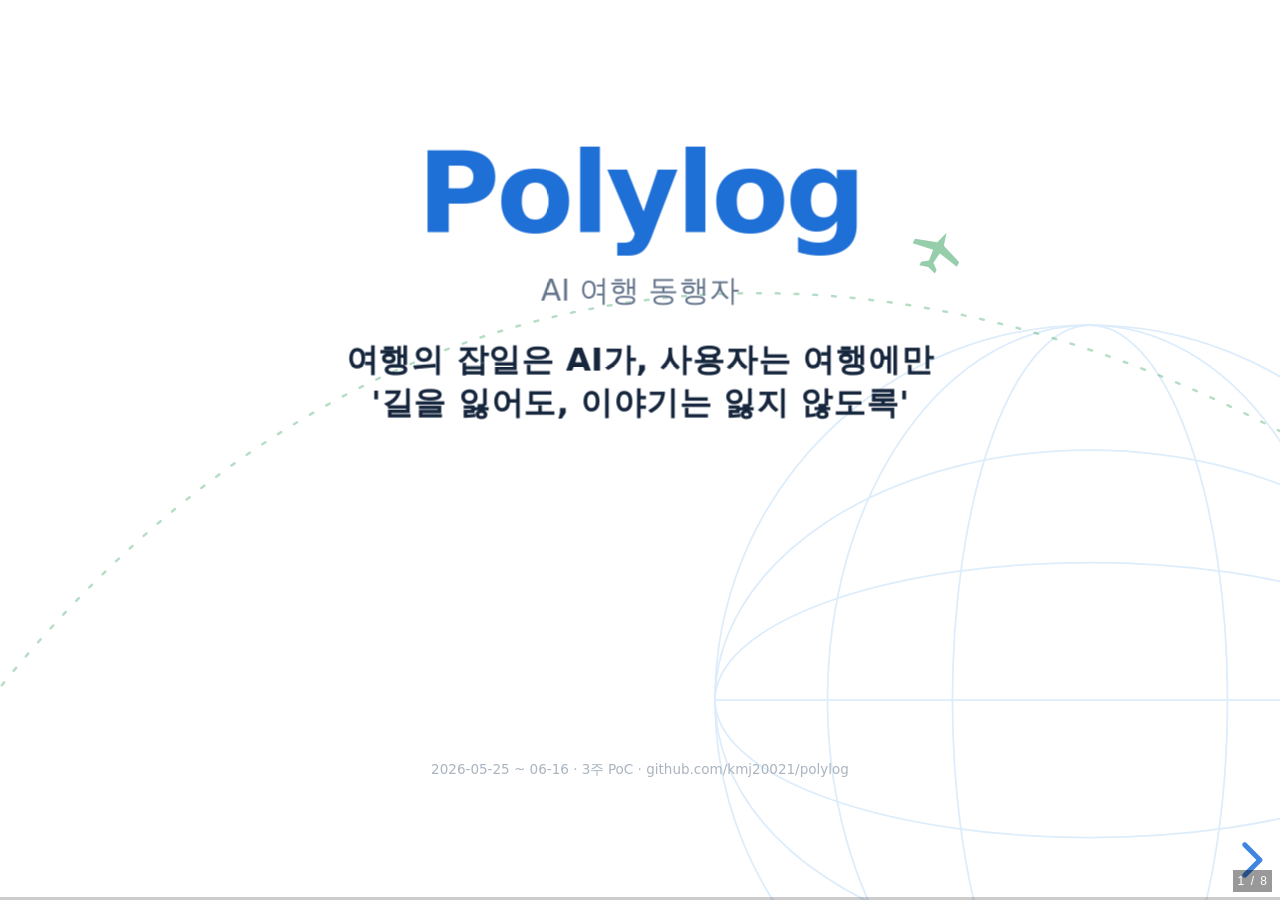
==== commit 2541458a: "발표" ====
--- a/docs/presentation/v2/index.html
+++ b/docs/presentation/v2/index.html
@@ -86,6 +86,17 @@
     .closing .row { display:flex; align-items:center; gap:14px; background:#fff; border:1px solid var(--line); border-radius:12px; padding:12px 18px; }
     .closing .row .p { font-size:0.95em; font-weight:900; color:var(--forest-d); white-space:nowrap; }
     .closing .row .t { font-size:0.72em; color:var(--ink); }
+
+    /* ADR 슬라이드: 행이 4개뿐이라 크게 키워 아래 여백 제거 */
+    .reveal .panel table.adr { font-size:0.66em; margin-top:0.6em; }
+    .reveal .panel table.adr th, .reveal .panel table.adr td { padding:15px 16px; }
+    .adr-take { margin-top:22px; background:#eaf6ef; border:1px solid var(--forest); border-radius:12px;
+      padding:16px 22px; font-size:0.78em; font-weight:800; color:var(--forest-d); text-align:center; line-height:1.5; }
+
+    /* WBS 실적 슬라이드: 분해 규모 한 줄 요약 */
+    .wbs-scale { display:flex; flex-wrap:wrap; gap:10px 22px; align-items:center; margin:0.2em 0 0.4em;
+      font-size:0.64em; font-weight:700; color:var(--sub); }
+    .wbs-scale b { color:var(--sky-d); }
   </style>
 </head>
 <body>
@@ -123,7 +134,7 @@
     <section>
       <div class="panel">
         <span class="kicker">PROBLEM · 시연</span>
-        <h2>여행자의 4가지 불편 — <span style="color:var(--forest-d)">제목 클릭 시 해소 시연 ▶</span></h2>
+        <h2>여행자의 4가지 불편 사항</h2>
         <div class="grid4">
           <div class="card">
             <div class="num">01</div>
@@ -133,7 +144,7 @@
           </div>
           <div class="card">
             <div class="num">02</div>
-            <div class="ttl playable" data-video="demo-recommend.mp4" data-label="② GPS + AI 리뷰 분석 장소 추천">즉흥 탐색 · 광고 리뷰 <span class="play">▶</span></div>
+            <div class="ttl playable" data-video="demo-recommend.mp4" data-label="② GPS + AI 리뷰 분석 장소 추천">즉흥 탐색 <span class="play">▶</span></div>
             <div class="desc">GPS + Google Places로 찾고, <strong>원어민 리뷰를 AI가 분석</strong>해 추천 이유까지 제시.</div>
             <span class="tag">메인 · 장소 추천</span>
           </div>
@@ -146,7 +157,7 @@
           <div class="card">
             <div class="num">04</div>
             <div class="ttl playable" data-video="demo-receipt.mp4" data-label="④ 영수증 자동 가계부">지출 관리가 번거롭다 <span class="play">▶</span></div>
-            <div class="desc">영수증 한 장으로 <strong>금액·항목 자동 가계부</strong> (Bedrock 비전).</div>
+            <div class="desc">영수증 한 장으로 <strong>금액·항목 자동 가계부</strong>.</div>
             <span class="tag">서브2 · 영수증 기록</span>
           </div>
         </div>
@@ -196,8 +207,8 @@
       <div class="panel">
         <span class="kicker">ADR · 시행착오</span>
         <h2>결정을 번복한 4가지<span class="key-badge">핵심</span></h2>
-        <div class="zoomable"><span class="zoomhint">🔍 클릭하면 확대</span>
-        <table>
+        <div class="zoomable"><span class="zoomhint">🔍 클릭하면 확대</span><br>
+        <table class="adr">
           <thead><tr><th class="c">#</th><th>처음 계획</th><th class="c">→</th><th>최종 결정</th><th>왜 바꿨나</th><th class="c">ADR</th></tr></thead>
           <tbody>
             <tr><td class="c">1</td><td>Cognito 인증</td><td class="c arrow">→</td><td class="ok">Google OAuth + tokeninfo</td><td>공용계정 IAM에서 Cognito 차단 → 무상태 토큰 검증으로 우회</td><td class="c">007</td></tr>
@@ -207,33 +218,42 @@
           </tbody>
         </table>
         </div>
-        <div class="diagram-caption">ADR 18건으로 모든 결정의 근거·대안·번복을 기록 — "왜 이 기술을 버렸는가"를 설명 가능</div>
-      </div>
-    </section>
-
-    <!-- 9. WBS — 구조 + 마일스톤 + 통계 (기존 4페이지 → 1페이지 통합) -->
-    <section>
-      <div class="panel">
-        <span class="kicker">WBS · 진행</span>
-        <h2>작업 분해 &amp; 3주 마일스톤</h2>
-        <div class="wtree">1.0 <b>Polylog</b>
- ├─ 1.1 프로젝트 관리            ├─ 1.6 서브2: 영수증 기록
- ├─ 1.2 AWS 기반 환경 구축       ├─ 1.7 서브3: AI 일정 관리
- ├─ 1.3 Flutter 앱 기반 구축     ├─ 1.8 통합 테스트 및 최적화
- ├─ 1.4 메인: AI 장소 추천       └─ 1.9 마무리 및 포트폴리오
- └─ 1.5 서브1: 메뉴판 번역</div>
-        <div class="timeline" style="margin-top:14px;">
-          <div class="tl done"><div class="wk">12주 · 05-25~31</div><div class="th">AWS 환경 + Flutter 기반 관통</div><span class="st">완료</span></div>
-          <div class="tl done"><div class="wk">13주 · 06-01~07</div><div class="th">첫 배포 + 메인·서브 4기능 + 로그인</div><span class="st">완료</span></div>
-          <div class="tl done"><div class="wk">14주 · 06-08~14</div><div class="th">인증 안정화 + 통합테스트 + 문서</div><span class="st">완료</span></div>
-          <div class="tl active"><div class="wk">15주 · 06-15~16</div><div class="th">최종 안정화 + 발표(06-16)</div><span class="st">발표</span></div>
-        </div>
-        <div class="stats">
-          <div class="stat"><div class="v">9 / 27 / 95</div><div class="l">작업 패키지 (L1 / L2 / L3)</div></div>
-          <div class="stat"><div class="v">7 종</div><div class="l">Lambda · DynamoDB (각 7종)</div></div>
-          <div class="stat"><div class="v">0 대</div><div class="l">상시 서버 (서버리스)</div></div>
-        </div>
-        <div class="foot">기능별 완료일·크리티컬 패스·리스크 대응은 docs/WBS/wbs.md — GitHub에서 실시간 확인</div>
+        
+      </div>
+    </section>
+
+    <!-- 9. WBS — 작업 분해 + 날짜별 완료 실적 (1페이지 통합) ★ (확대) -->
+    <section>
+      <div class="panel">
+        <span class="kicker">WBS · 작업 분해 &amp; 실적</span>
+        <h2>작업 분해 → 날짜별 완료 실적<span class="key-badge">핵심</span></h2>
+        <div class="zoomable"><span class="zoomhint">🔍 클릭하면 확대</span>
+        <table>
+          <thead><tr><th class="c">WBS</th><th>기능 / 작업</th><th class="c">완료일</th><th class="c">요일</th></tr></thead>
+          <tbody>
+            <tr><td class="c">1.1</td><td>기획서·요구사항·WBS 확정</td><td class="c">05-25</td><td class="c">월</td></tr>
+            <tr><td class="c">1.2.2~4</td><td>AWS 환경 (S3·DynamoDB·API GW·SAM)</td><td class="c">05-26</td><td class="c">화</td></tr>
+            <tr><td class="c">1.2.1</td><td>IAM 수령·SafeRole 적용·격리규약</td><td class="c">05-27</td><td class="c">수</td></tr>
+            <tr><td class="c">1.3.1</td><td>Flutter 초기화·feature 구조</td><td class="c">05-28</td><td class="c">목</td></tr>
+            <tr><td class="c">1.3.2~3</td><td>공통 UI·4탭 네비·로그인 화면</td><td class="c">05-30</td><td class="c">토</td></tr>
+            <tr><td class="c">1.2.4.2</td><td>fn-health 배포 + API GW 관통</td><td class="c">05-31</td><td class="c">일</td></tr>
+            <tr><td class="c">1.3/1.4</td><td>첫 SAM 배포 + 메인 추천 E2E 관통</td><td class="c">06-01</td><td class="c">월</td></tr>
+            <tr><td class="c">1.4.1</td><td>fn-recommend 연동 <em>(중간발표)</em></td><td class="c">06-02</td><td class="c">화</td></tr>
+            <tr class="hi"><td class="c">1.4</td><td>메인: AI 장소 추천 완성</td><td class="c">06-04</td><td class="c">목</td></tr>
+            <tr class="hi"><td class="c">1.7</td><td>서브3: AI 일정 관리 완성</td><td class="c">06-05</td><td class="c">금</td></tr>
+            <tr class="hi"><td class="c">1.5</td><td>서브1: 메뉴판 번역 완성</td><td class="c">06-06</td><td class="c">토</td></tr>
+            <tr class="hi"><td class="c">1.6</td><td>서브2: 영수증 기록 완성</td><td class="c">06-07</td><td class="c">일</td></tr>
+            <tr><td class="c">1.2.5/1.3.3</td><td>소셜 OAuth 인증 안정화</td><td class="c">06-08</td><td class="c">월</td></tr>
+            <tr><td class="c">1.8.1</td><td>4기능 통합(E2E) 시나리오 테스트</td><td class="c">06-09</td><td class="c">화</td></tr>
+            <tr><td class="c">1.3.2</td><td>UI 안정화 (설정·선호도·배치)</td><td class="c">06-10</td><td class="c">수</td></tr>
+            <tr><td class="c">1.8.4</td><td>성능·비용 최적화 (프롬프트 토큰↓)</td><td class="c">06-12</td><td class="c">금</td></tr>
+            <tr><td class="c">1.9.1</td><td>문서 정리 (README·ADR·setup/deploy/testing)</td><td class="c">06-13</td><td class="c">토</td></tr>
+            <tr><td class="c">1.9.2</td><td>데모·발표 자료·리허설</td><td class="c">06-14</td><td class="c">일</td></tr>
+            <tr class="hi"><td class="c">1.9.2</td><td><strong>최종 발표</strong></td><td class="c">06-16</td><td class="c">화</td></tr>
+          </tbody>
+        </table>
+        </div>
+        <div class="diagram-caption">메인(06-04) → 서브3·1·2(06-05~07) <strong>4기능 4일 연속 완성</strong> · 이후 인증 안정화·통합테스트·최적화·문서까지 일정대로 마감</div>
       </div>
     </section>
 
@@ -246,12 +266,12 @@
           <div class="p"><div class="t">개발환경</div>
             <div class="x">Flutter SDK + Android 타깃 · AWS SAM · CloudShell</div></div>
           <div class="p"><div class="t">빌드 → 배포</div>
-            <div class="x">코드 → <strong>SAM 빌드</strong>(패키징) → <strong>CloudShell sam deploy</strong>(클라우드 반영) → Lambda 갱신<br/>Access Key 미발급이라 콘솔 배포 (ADR-010/013)</div></div>
+            <div class="x">코드 → <strong>SAM 빌드</strong>(패키징) → <strong>CloudShell <code>scripts/deploy.sh</code></strong>(=<code>/deploy</code>)로 클라우드 반영 → Lambda 갱신<br/>sam deploy 차단(Access Key·TagResource) → 스크립트 배포 (ADR-010/013)</div></div>
           <div class="p"><div class="t">테스트</div>
             <div class="x">fn-authorizer <strong>단위테스트 8 passed</strong> · 배포 후 실환경 <strong>통합(E2E)</strong> 검증</div>
             <span class="badge">8 passed</span></div>
           <div class="p"><div class="t">문서 · 설치가이드</div>
-            <div class="x">README + setup/deploy/testing + ADR 18건 + AGENTS.md<br/>GitHub 클론만으로 재현 가능</div></div>
+            <div class="x">README + ADR 18건 + <strong>AGENTS.md</strong> (setup·deploy·testing 통합)<br/>GitHub 클론만으로 재현 가능</div></div>
         </div>
         <div class="foot">WBS·진행은 GitHub에서 실시간 확인 (잔디 링크)</div>
       </div>
@@ -259,16 +279,44 @@
 
     <!-- 11. 활용 · 향후 · 나만의 기법 -->
     <section>
-      <div class="panel center">
+      <div class="panel">
         <span class="kicker">WRAP-UP</span>
         <h2>활용 · 향후 · 나만의 기법</h2>
-        <p style="font-size:0.8em;line-height:1.6;">여행 한 번이 <strong>추천부터 정산까지 한 앱</strong>에 기록됩니다. 향후 실시간 통역(Transcribe)으로 확장.</p>
+        <div class="proc">
+          <div class="p"><div class="t">활용 — 여행 한 번을 한 앱에</div>
+            <div class="x"><strong>여행 전</strong> 장소 추천·AI 일정 → <strong>여행 중</strong> 메뉴 번역·영수증 기록 → <strong>여행 후</strong> 자동 가계부 정산까지, 4기능이 한 흐름으로 이어집니다.</div></div>
+          <div class="p"><div class="t">향후 — v2.0 확장 (plan §10)</div>
+            <div class="x">실시간 통역(<strong>Transcribe</strong>·Polly) · 자동 여행기(<strong>Step Functions</strong>+Bedrock) · 능동형 비서(<strong>Bedrock Agents</strong>) — 서버리스라 기능 단위로 무중단 추가.</div></div>
+        </div>
         <div class="closing">
-          <div class="row"><div class="p">+2</div><div class="t">에이전트·스킬·룰을 <strong>단일 CLAUDE.md</strong>로 통합 운영</div></div>
-          <div class="row"><div class="p">+1</div><div class="t">AI 에이전트 워크플로우 적극 활용</div></div>
-          <div class="row"><div class="p">+1</div><div class="t">LLM 기반 <strong>메모리</strong>로 결정·암묵지 축적</div></div>
+          <div class="row"><div class="p">+2</div><div class="t">룰·에이전트·커맨드를 <strong>단일 AGENTS.md</strong>로 통합 운영 <span style="color:var(--sub);font-weight:600;">(본인만의 기법)</span></div></div>
+          <div class="row"><div class="p">+1</div><div class="t">AI 에이전트 워크플로우(backend-fixer·test-agent) 적극 활용</div></div>
         </div>
         <div class="foot">감사합니다 · github.com/kmj20021/polylog</div>
+      </div>
+    </section>
+
+    <!-- 12. (백업) 기술 채택 근거 — 질의응답 대비 ★ (확대) -->
+    <section>
+      <div class="panel">
+        <span class="kicker">Q&amp;A BACKUP · 부록</span>
+        <h2>기술 채택 근거 <span class="key-badge">질의응답</span></h2>
+        <div class="zoomable"><span class="zoomhint">🔍 클릭하면 확대</span><br>
+        <table>
+          <thead><tr><th>영역</th><th>채택 기술</th><th>왜 채택했나 (핵심)</th><th>기각한 대안</th><th class="c">ADR</th></tr></thead>
+          <tbody>
+            <tr><td>컴퓨팅</td><td class="ok">Lambda + API Gateway</td><td>요청당 과금·무료티어 100만/월, 버스트형 트래픽에 최적, <strong>상시 서버 0대</strong></td><td>EC2(상시비용)·Fargate(과복잡)</td><td class="c">001</td></tr>
+            <tr><td>데이터</td><td class="ok">DynamoDB On-Demand</td><td>Lambda 네이티브·단순 1:N, <strong>trip_id 파티션+시각 SK로 정렬 비용 0</strong></td><td>RDS(상시비용·VPC)·Aurora(과스펙)</td><td class="c">002·014·015</td></tr>
+            <tr><td>AI</td><td class="ok">Bedrock Claude (Haiku)</td><td>IAM 통합·SDK 직접 호출·한국어 우수, 영수증 비전 OCR까지 <strong>1콜</strong></td><td>OpenAI(AWS 외부)·SageMaker(상시비용)</td><td class="c">004·016</td></tr>
+            <tr><td>장소</td><td class="ok">Google Places API</td><td>전 세계 POI 최대 커버리지·리뷰/별점/사진, <strong>월 $200 무료 크레딧</strong></td><td>AWS Location(POI 품질 열세)</td><td class="c">006</td></tr>
+            <tr><td>클라이언트</td><td class="ok">Flutter (Android)</td><td>한 코드베이스·Hot Reload로 <strong>3주 PoC에 가장 효율</strong></td><td>Native(단일 OS)·RN(네이티브 성능)</td><td class="c">003</td></tr>
+            <tr><td>인증</td><td class="ok">Google OAuth + tokeninfo</td><td>Cognito 미제공(환경 제약) → <strong>무상태·의존성 0</strong> 토큰 검증</td><td>Cognito(계정서 차단)·자체 JWT(보안 위험)</td><td class="c">007</td></tr>
+            <tr><td>미디어</td><td class="ok">S3 Presigned URL</td><td>영수증=개인정보라 <strong>서명·만료 URL</strong>이 적합, CDN 과투자 회피</td><td>CloudFront(차단·과투자)·DynamoDB 저장(부적합)</td><td class="c">008</td></tr>
+            <tr><td>리전</td><td class="ok">Bedrock만 us-east-1</td><td>서울에 Bedrock 부재 → 그것만 교차호출(~200ms), 나머지는 서울</td><td>전체 us-east-1(앱↔API 지연↑)</td><td class="c">009</td></tr>
+            <tr><td>배포</td><td class="ok">SAM + CloudShell</td><td>서버리스 특화·AWS 공식, <strong>Access Key 미발급</strong> 제약에 콘솔 배포</td><td>Terraform/CDK(과추상)·로컬 배포(키 없음)</td><td class="c">010·012·013</td></tr>
+          </tbody>
+        </table>
+        </div>
       </div>
     </section>
 
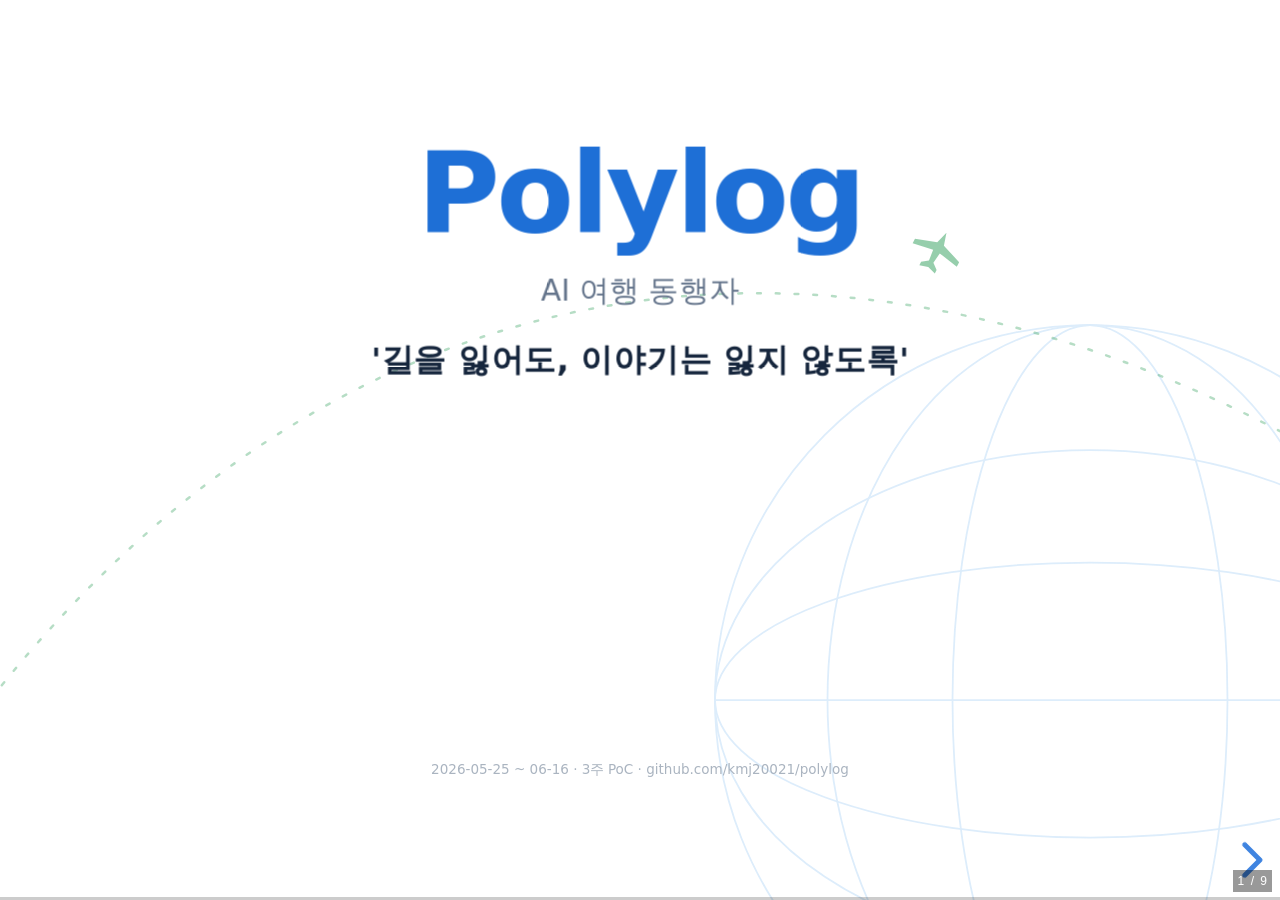
==== commit c915b5e1: "발표 최종" ====
--- a/docs/presentation/v2/index.html
+++ b/docs/presentation/v2/index.html
@@ -125,7 +125,7 @@
       <div class="hero">
         <div class="logo">Polylog</div>
         <div class="tagline">AI 여행 동행자</div>
-        <div class="pitch">여행의 잡일은 AI가, 사용자는 여행에만 <br>'길을 잃어도, 이야기는 잃지 않도록'</div>
+        <div class="pitch">'길을 잃어도, 이야기는 잃지 않도록'</div>
       </div>
       <div class="foot">2026-05-25 ~ 06-16 · 3주 PoC · github.com/kmj20021/polylog</div>
     </section>
@@ -264,14 +264,14 @@
         <h2>개발환경 · 빌드/배포 · 테스트 · 문서</h2>
         <div class="proc">
           <div class="p"><div class="t">개발환경</div>
-            <div class="x">Flutter SDK + Android 타깃 · AWS SAM · CloudShell</div></div>
+            <div class="x"> - Flutter SDK + Android 타깃 <br> - AWS SAM <br> - CloudShell</div></div>
           <div class="p"><div class="t">빌드 → 배포</div>
-            <div class="x">코드 → <strong>SAM 빌드</strong>(패키징) → <strong>CloudShell <code>scripts/deploy.sh</code></strong>(=<code>/deploy</code>)로 클라우드 반영 → Lambda 갱신<br/>sam deploy 차단(Access Key·TagResource) → 스크립트 배포 (ADR-010/013)</div></div>
+            <div class="x">코드 → <strong>SAM 빌드</strong>(패키징) → <strong>CloudShell <code>scripts/deploy.sh</code></strong>(=<code>/deploy</code>)로 클라우드 반영 <br>→ Lambda 갱신<br/>sam deploy 차단(Access Key·TagResource) → 스크립트 배포 (ADR-010/013)</div></div>
           <div class="p"><div class="t">테스트</div>
             <div class="x">fn-authorizer <strong>단위테스트 8 passed</strong> · 배포 후 실환경 <strong>통합(E2E)</strong> 검증</div>
-            <span class="badge">8 passed</span></div>
+            </div>
           <div class="p"><div class="t">문서 · 설치가이드</div>
-            <div class="x">README + ADR 18건 + <strong>AGENTS.md</strong> (setup·deploy·testing 통합)<br/>GitHub 클론만으로 재현 가능</div></div>
+            <div class="x">README + ADR 18건 + <strong>AGENTS.md</strong><br> (setup·deploy·testing 통합)</div></div>
         </div>
         <div class="foot">WBS·진행은 GitHub에서 실시간 확인 (잔디 링크)</div>
       </div>
@@ -286,21 +286,33 @@
           <div class="p"><div class="t">활용 — 여행 한 번을 한 앱에</div>
             <div class="x"><strong>여행 전</strong> 장소 추천·AI 일정 → <strong>여행 중</strong> 메뉴 번역·영수증 기록 → <strong>여행 후</strong> 자동 가계부 정산까지, 4기능이 한 흐름으로 이어집니다.</div></div>
           <div class="p"><div class="t">향후 — v2.0 확장 (plan §10)</div>
-            <div class="x">실시간 통역(<strong>Transcribe</strong>·Polly) · 자동 여행기(<strong>Step Functions</strong>+Bedrock) · 능동형 비서(<strong>Bedrock Agents</strong>) — 서버리스라 기능 단위로 무중단 추가.</div></div>
-        </div>
+            <div class="x">실시간 통역 기능 추가(<strong>Transcribe</strong>·Polly) · 실제 사용 후 불편사항 정리 및 개선</div></div>
+        </div>
+        <br>
         <div class="closing">
           <div class="row"><div class="p">+2</div><div class="t">룰·에이전트·커맨드를 <strong>단일 AGENTS.md</strong>로 통합 운영 <span style="color:var(--sub);font-weight:600;">(본인만의 기법)</span></div></div>
-          <div class="row"><div class="p">+1</div><div class="t">AI 에이전트 워크플로우(backend-fixer·test-agent) 적극 활용</div></div>
-        </div>
-        <div class="foot">감사합니다 · github.com/kmj20021/polylog</div>
-      </div>
-    </section>
-
-    <!-- 12. (백업) 기술 채택 근거 — 질의응답 대비 ★ (확대) -->
+          <div class="row"><div class="p">+1</div><div class="t">AI 에이전트 워크플로우(main·backend.md·frontend.md·tester.md) 적극 활용</div></div>
+        </div>
+        <div class="foot">github.com/kmj20021/polylog</div>
+      </div>
+    </section>
+
+    <!-- 12. 감사합니다 · 질의응답 -->
+    <section>
+      <div class="hero">
+        <br>
+        <div class="logo">감사합니다</div><br>
+        <div class="tagline">Polylog · AI 여행 동행자</div>
+        <div class="pitch">'길을 잃어도, 이야기는 잃지 않도록'<br><br>Q&A</div>
+      </div>
+      <div class="foot">github.com/kmj20021/polylog</div>
+    </section>
+
+    <!-- 13. (백업) 기술 채택 근거 — 질의응답 대비 ★ (확대) -->
     <section>
       <div class="panel">
         <span class="kicker">Q&amp;A BACKUP · 부록</span>
-        <h2>기술 채택 근거 <span class="key-badge">질의응답</span></h2>
+        <h2>ADR 정리 <span class="key-badge">질의응답</span></h2>
         <div class="zoomable"><span class="zoomhint">🔍 클릭하면 확대</span><br>
         <table>
           <thead><tr><th>영역</th><th>채택 기술</th><th>왜 채택했나 (핵심)</th><th>기각한 대안</th><th class="c">ADR</th></tr></thead>
